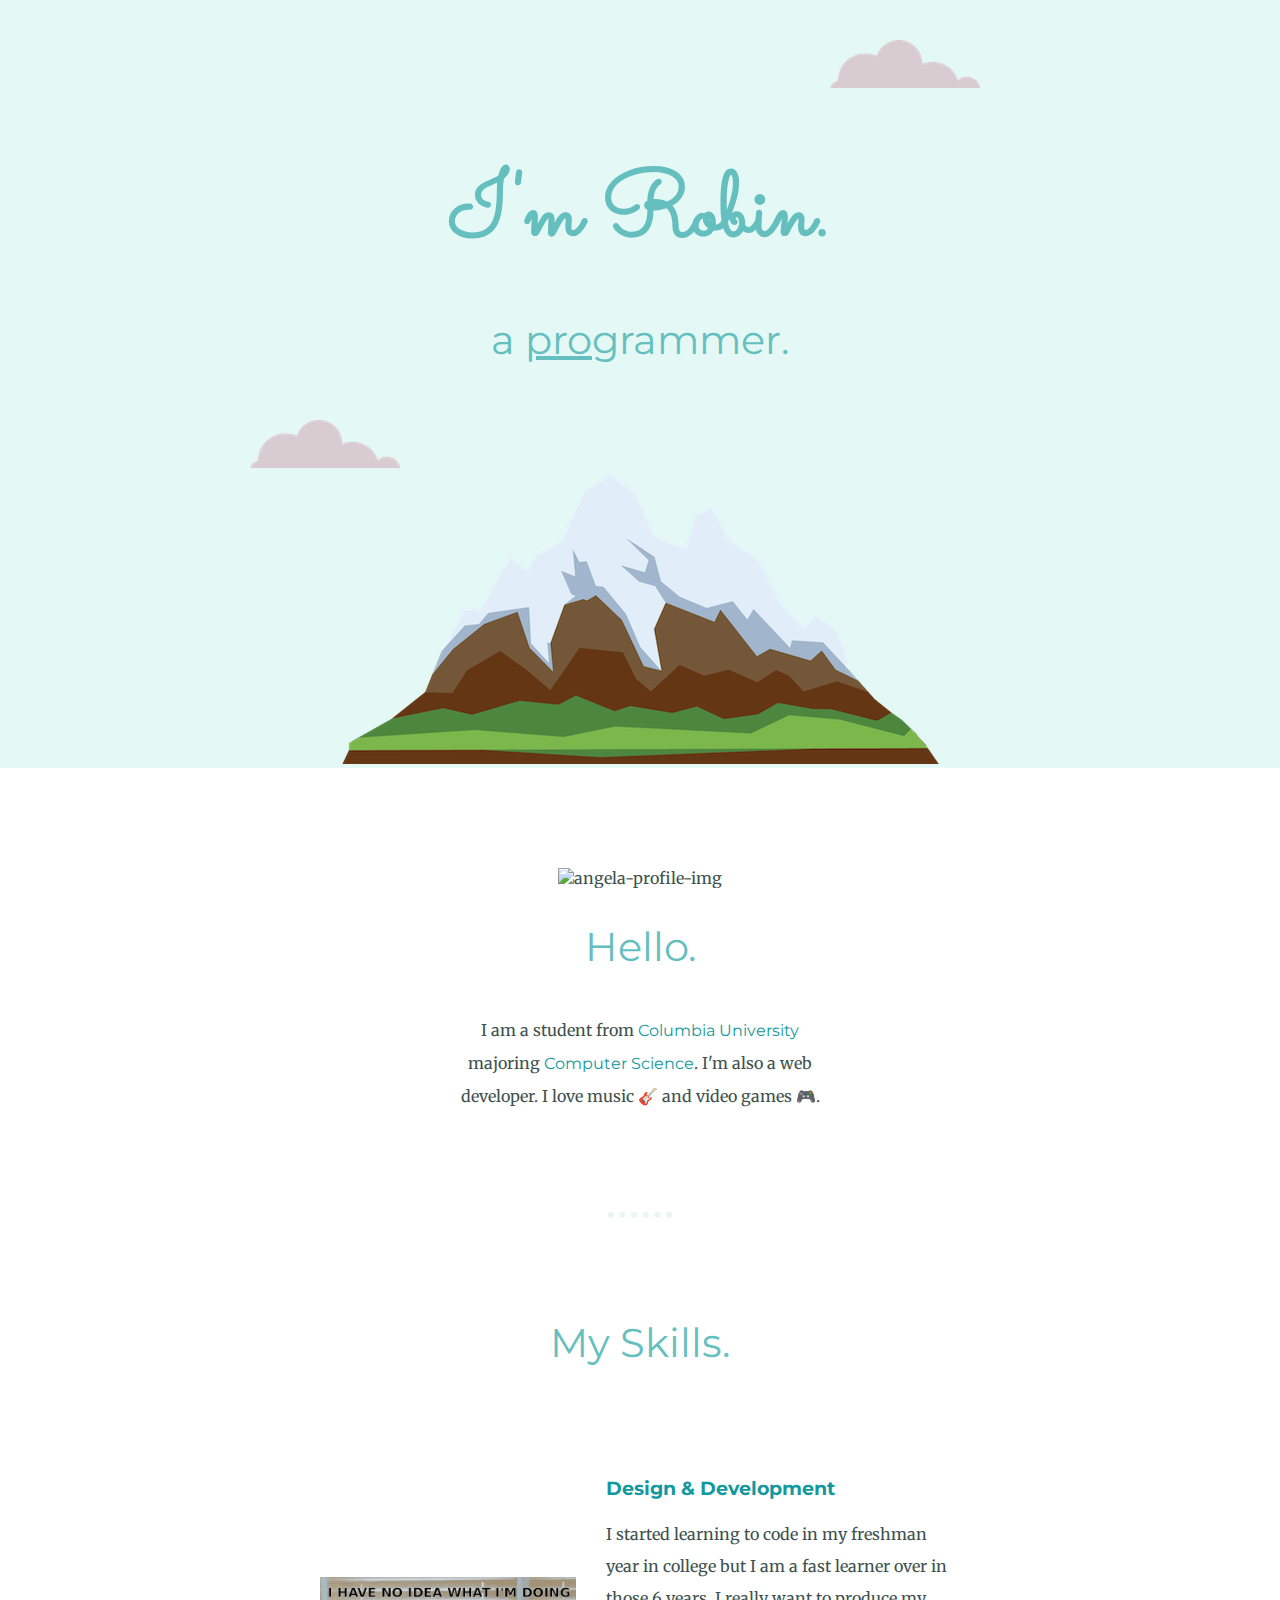
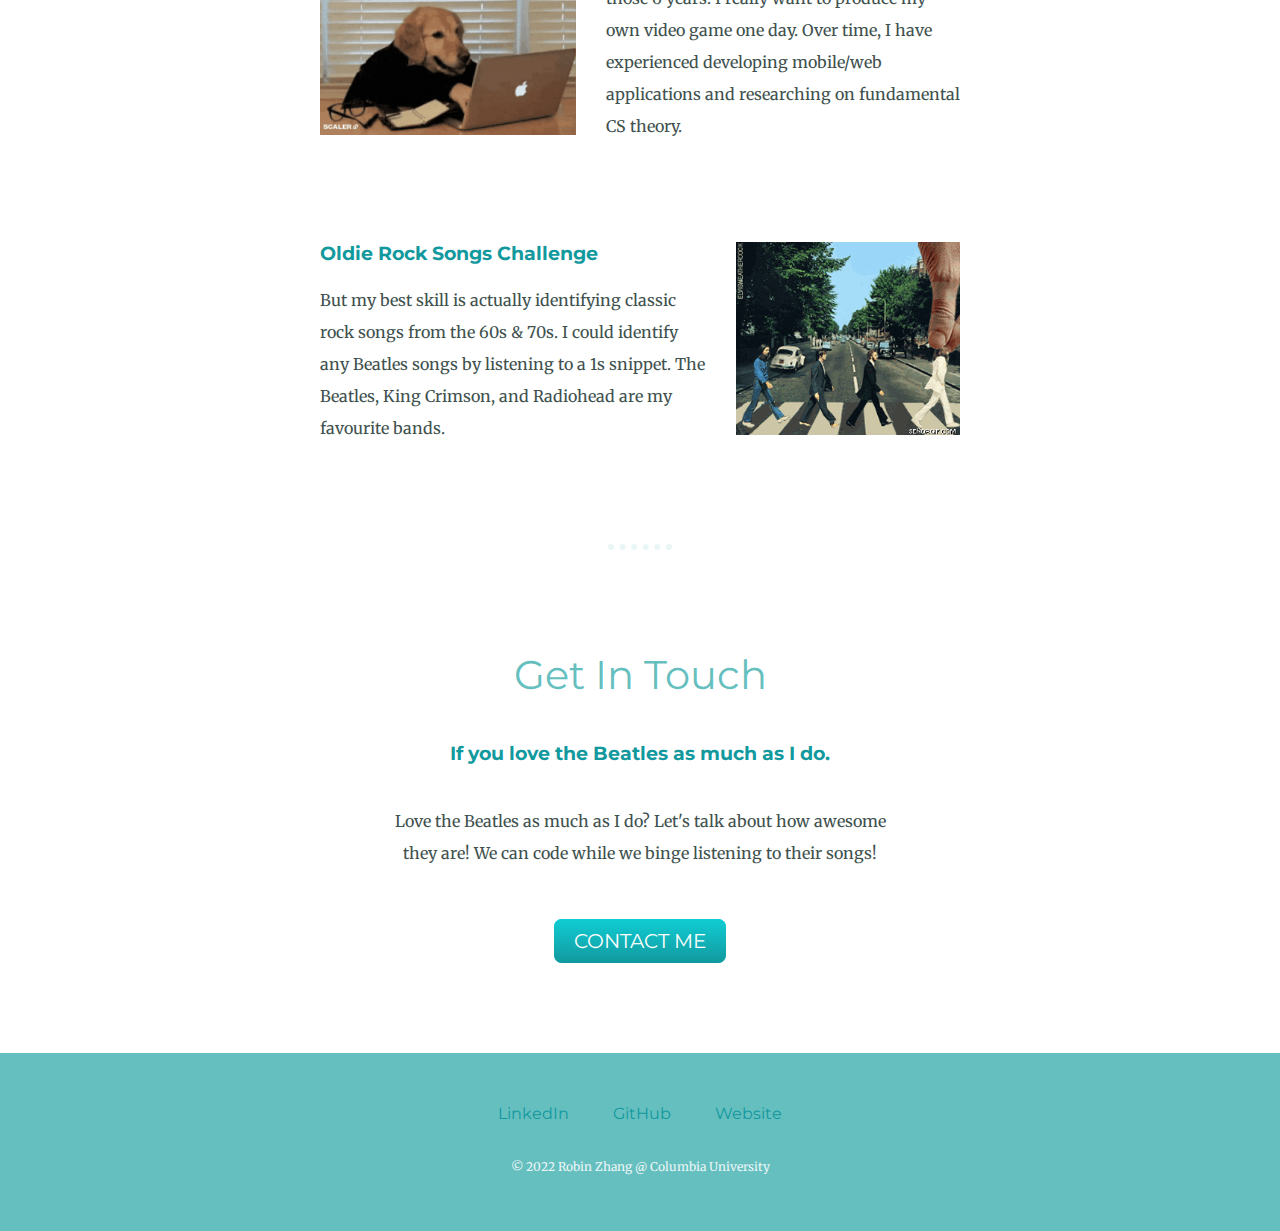
==== index.html @ 431bb3ba "website initialization" ====
<!DOCTYPE html>
<html>

<head>
  <meta charset="utf-8">
  <title>Robin (Luoping) Zhang</title>
  <link rel="stylesheet" href="css/styles.css">
  <link href="https://fonts.googleapis.com/css?family=Merriweather|Montserrat|Sacramento" rel="stylesheet">
  <link rel="icon" href="favicon.ico">
</head>

<body>
  <div class="top-container">
    <img class="top-cloud" src="images/cloud.png" alt="cloud">
    <div class="title-text">
      <h1>I'm Robin.</h1>
      <h2>a <span class="pro">pro</span>grammer.</h2>
    </div>
    <img class="bottom-cloud" src="images/cloud.png" alt="cloud">
    <img class="mountain" src="images/mountain.png" alt="mountain-img">
  </div>

  <div class="middle-container">
    <div class="profile">
      <img src="https://media-exp1.licdn.com/dms/image/C4D03AQGrb9IcDSWYiQ/profile-displayphoto-shrink_400_400/0/1630985134040?e=1671667200&v=beta&t=l4JPwiNdn0XPytfOHu75hNpQn8TGQDQpN-D-ykvRn0M" alt="angela-profile-img">
      <h2>Hello.</h2>
      <p class="intro">I am a student from <a class="p-link" href="https://www.columbia.edu/">Columbia University</a> majoring <a class="p-link" href="https://www.cs.columbia.edu/">Computer Science</a>. I'm also a web developer. I love music 🎸 and video games 🎮.</p>
    </div>
    <hr>
    <div class="skills">
      <h2>My Skills.</h2>
      <div class="skill-row">
        <img class="code-img" src="images/code.gif" alt="code-img">

        <h3>Design & Development</h3>
        <p>I started learning to code in my freshman year in college but I am a fast learner over in those 6 years. I really want to produce my own video game one day. Over time, I have experienced developing mobile/web applications and researching on fundamental CS theory.</p>

      </div>
      <div class="skill-row">
        <img class="rock-img" src="images/rock.gif" alt="rock-img">

        <h3>Oldie Rock Songs Challenge</h3>
        <p>But my best skill is actually identifying classic rock songs from the 60s & 70s. I could identify any Beatles songs by listening to a 1s snippet. The Beatles, King Crimson, and Radiohead are my favourite bands.</p>

      </div>
    </div>
    <hr>
    <div class="contact-me">
      <h2>Get In Touch</h2>
      <h3>If you love the Beatles as much as I do.</h3>
      <p class="contact-message">Love the Beatles as much as I do? Let's talk about how awesome they are! We can code while we binge listening to their songs!</p>
      <a class="btn" href="mailto:robinzhang9892@gmail.com">CONTACT ME</a>
    </div>
  </div>


  <div class="bottom-container">
    <a class="footer-link" href="https://www.linkedin.com/in/robinluopingzhang/">LinkedIn</a>
    <a class="footer-link" href="https://github.com/RobinZhang14ZLP">GitHub</a>
    <a class="footer-link" href="https://github.com/RobinZhang14ZLP">Website</a>
    <p class="copyright">© 2022 Robin Zhang @ Columbia University</p>
  </div>
</body>

</html>
---- css/styles.css ----
body {
  color: #40514E;
  margin: 0;
  text-align: center;
  font-family: 'Merriweather', serif;
}

h1 {
  color: #66BFBF;
  font-size: 5.625rem;
  margin: 50px auto 0 auto;
  font-family: 'Sacramento', cursive;
}

h2 {
  color: #66BFBF;
  font-family: 'Montserrat', sans-serif;
  font-size: 2.5rem;
  font-weight: normal;
  padding-bottom: 10px;
}

h3 {
  color: #11999E;
  font-family: 'Montserrat', sans-serif;
}

p {
  line-height: 2;
}

hr {
  border: dotted #EAF6F6 6px;
  border-bottom: none;
  width: 4%;
  margin: 100px auto;
}

a{
  color: #11999E;
  font-family: 'Montserrat', sans-serif;
  margin: 10px 20px;
  text-decoration: none;
}

a:hover {
  color: #EAF6F6;
}

.top-container {
  background-color: #E4F9F5;
  position: relative;
  padding-top: 100px;
}

.middle-container {
  margin: 100px 0;
}

.bottom-container {
  background-color: #66BFBF;
  padding: 50px 0 20px;
}

.skill-row {
  width: 50%;
  margin: 100px auto 100px auto;
  text-align: left;
}

.pro {
  text-decoration: underline;
}

.intro {
  width: 30%;
  margin: auto;
}

.p-link {
  margin: 0px;
}

.p-link:hover {
  color: #66BFBF;
}

.contact-message {
  width: 40%;
  margin: 40px auto 60px;
}

.copyright {
  color: #EAF6F6;
  font-size: 0.75rem;
  padding: 20px 0;
}

.top-cloud {
  position: absolute;
  right: 300px;
  top: 40px;
}

.bottom-cloud {
  position: absolute;
  left: 250px;
  bottom: 300px;
}

.code-img {
  width: 40%;
  float: left;
  margin-right: 30px;
  margin-top: 100px;
}

.rock-img {
  width: 35%;
  float: right;
  margin-left: 30px;
}

.btn {
  background: #11cdd4;
  background-image: -webkit-linear-gradient(top, #11cdd4, #11999e);
  background-image: -moz-linear-gradient(top, #11cdd4, #11999e);
  background-image: -ms-linear-gradient(top, #11cdd4, #11999e);
  background-image: -o-linear-gradient(top, #11cdd4, #11999e);
  background-image: linear-gradient(to bottom, #11cdd4, #11999e);
  -webkit-border-radius: 8;
  -moz-border-radius: 8;
  border-radius: 8px;
  font-family: 'Montserrat', sans-serif;
  color: #ffffff;
  font-size: 20px;
  padding: 10px 20px 10px 20px;
  text-decoration: none;
}

.btn:hover {
  background: #30e3cb;
  background-image: -webkit-linear-gradient(top, #30e3cb, #2bc4ad);
  background-image: -moz-linear-gradient(top, #30e3cb, #2bc4ad);
  background-image: -ms-linear-gradient(top, #30e3cb, #2bc4ad);
  background-image: -o-linear-gradient(top, #30e3cb, #2bc4ad);
  background-image: linear-gradient(to bottom, #30e3cb, #2bc4ad);
  text-decoration: none;
}
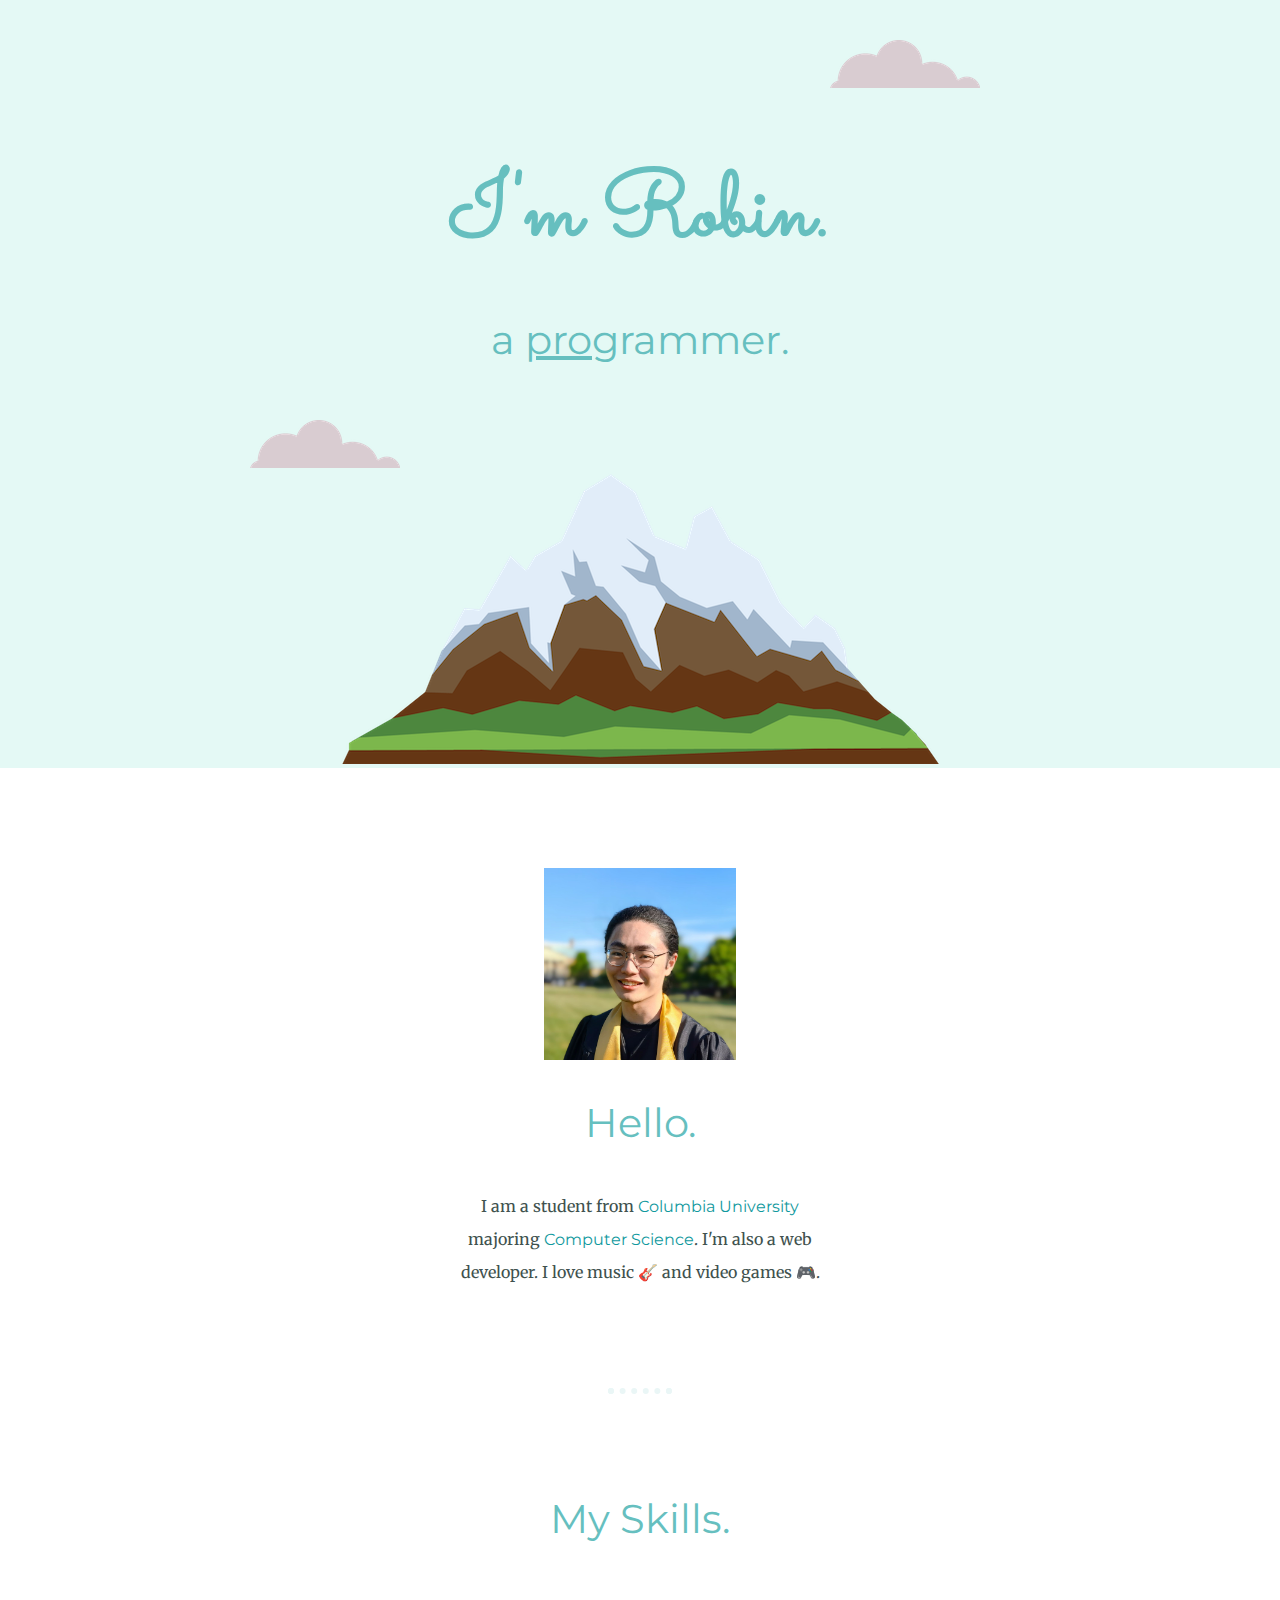
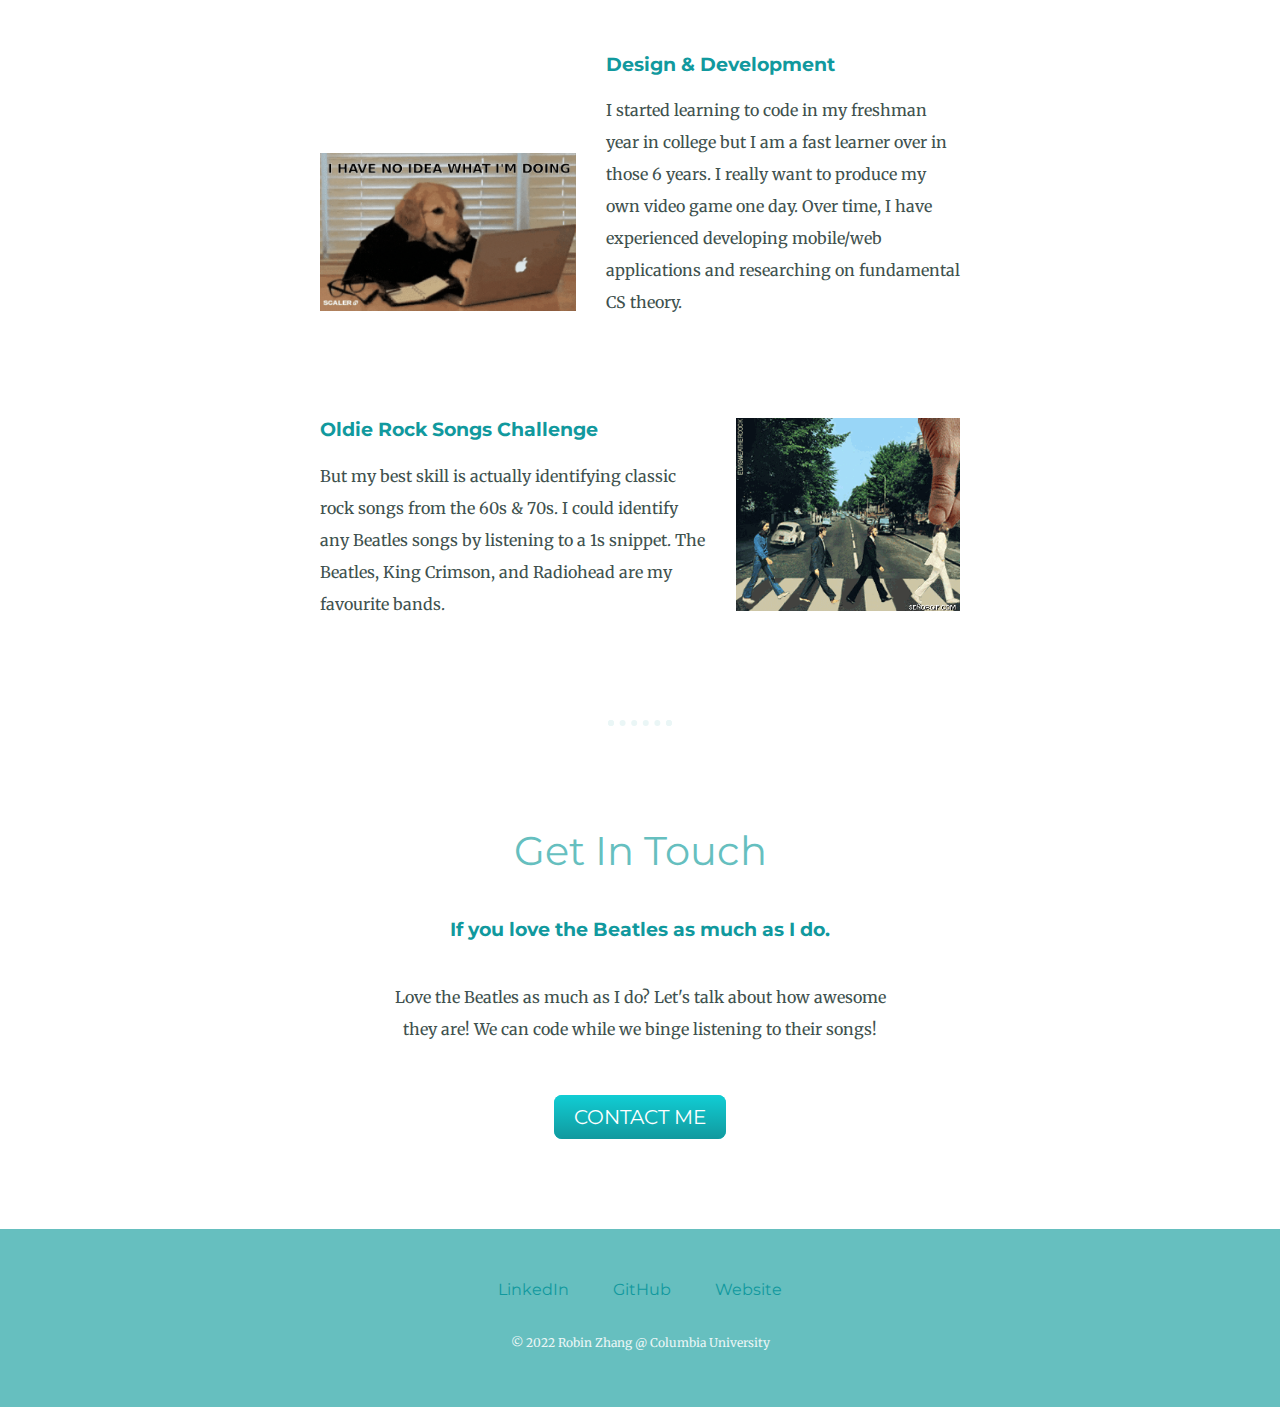
==== commit 85e2253d: "change profile picture" ====
--- a/index.html
+++ b/index.html
@@ -22,7 +22,7 @@
 
   <div class="middle-container">
     <div class="profile">
-      <img src="https://media-exp1.licdn.com/dms/image/C4D03AQGrb9IcDSWYiQ/profile-displayphoto-shrink_400_400/0/1630985134040?e=1671667200&v=beta&t=l4JPwiNdn0XPytfOHu75hNpQn8TGQDQpN-D-ykvRn0M" alt="angela-profile-img">
+      <img class="profile-img" src="images/profile.jpg" alt="robin-profile-img">
       <h2>Hello.</h2>
       <p class="intro">I am a student from <a class="p-link" href="https://www.columbia.edu/">Columbia University</a> majoring <a class="p-link" href="https://www.cs.columbia.edu/">Computer Science</a>. I'm also a web developer. I love music 🎸 and video games 🎮.</p>
     </div>
@@ -57,7 +57,7 @@
   <div class="bottom-container">
     <a class="footer-link" href="https://www.linkedin.com/in/robinluopingzhang/">LinkedIn</a>
     <a class="footer-link" href="https://github.com/RobinZhang14ZLP">GitHub</a>
-    <a class="footer-link" href="https://github.com/RobinZhang14ZLP">Website</a>
+    <a class="footer-link" href="https://robinzhang14zlp.github.io/personalwebsite/">Website</a>
     <p class="copyright">© 2022 Robin Zhang @ Columbia University</p>
   </div>
 </body>
--- a/css/styles.css
+++ b/css/styles.css
@@ -108,6 +108,11 @@
   bottom: 300px;
 }
 
+.profile-img {
+  width: 15%;
+  height: auto;
+}
+
 .code-img {
   width: 40%;
   float: left;
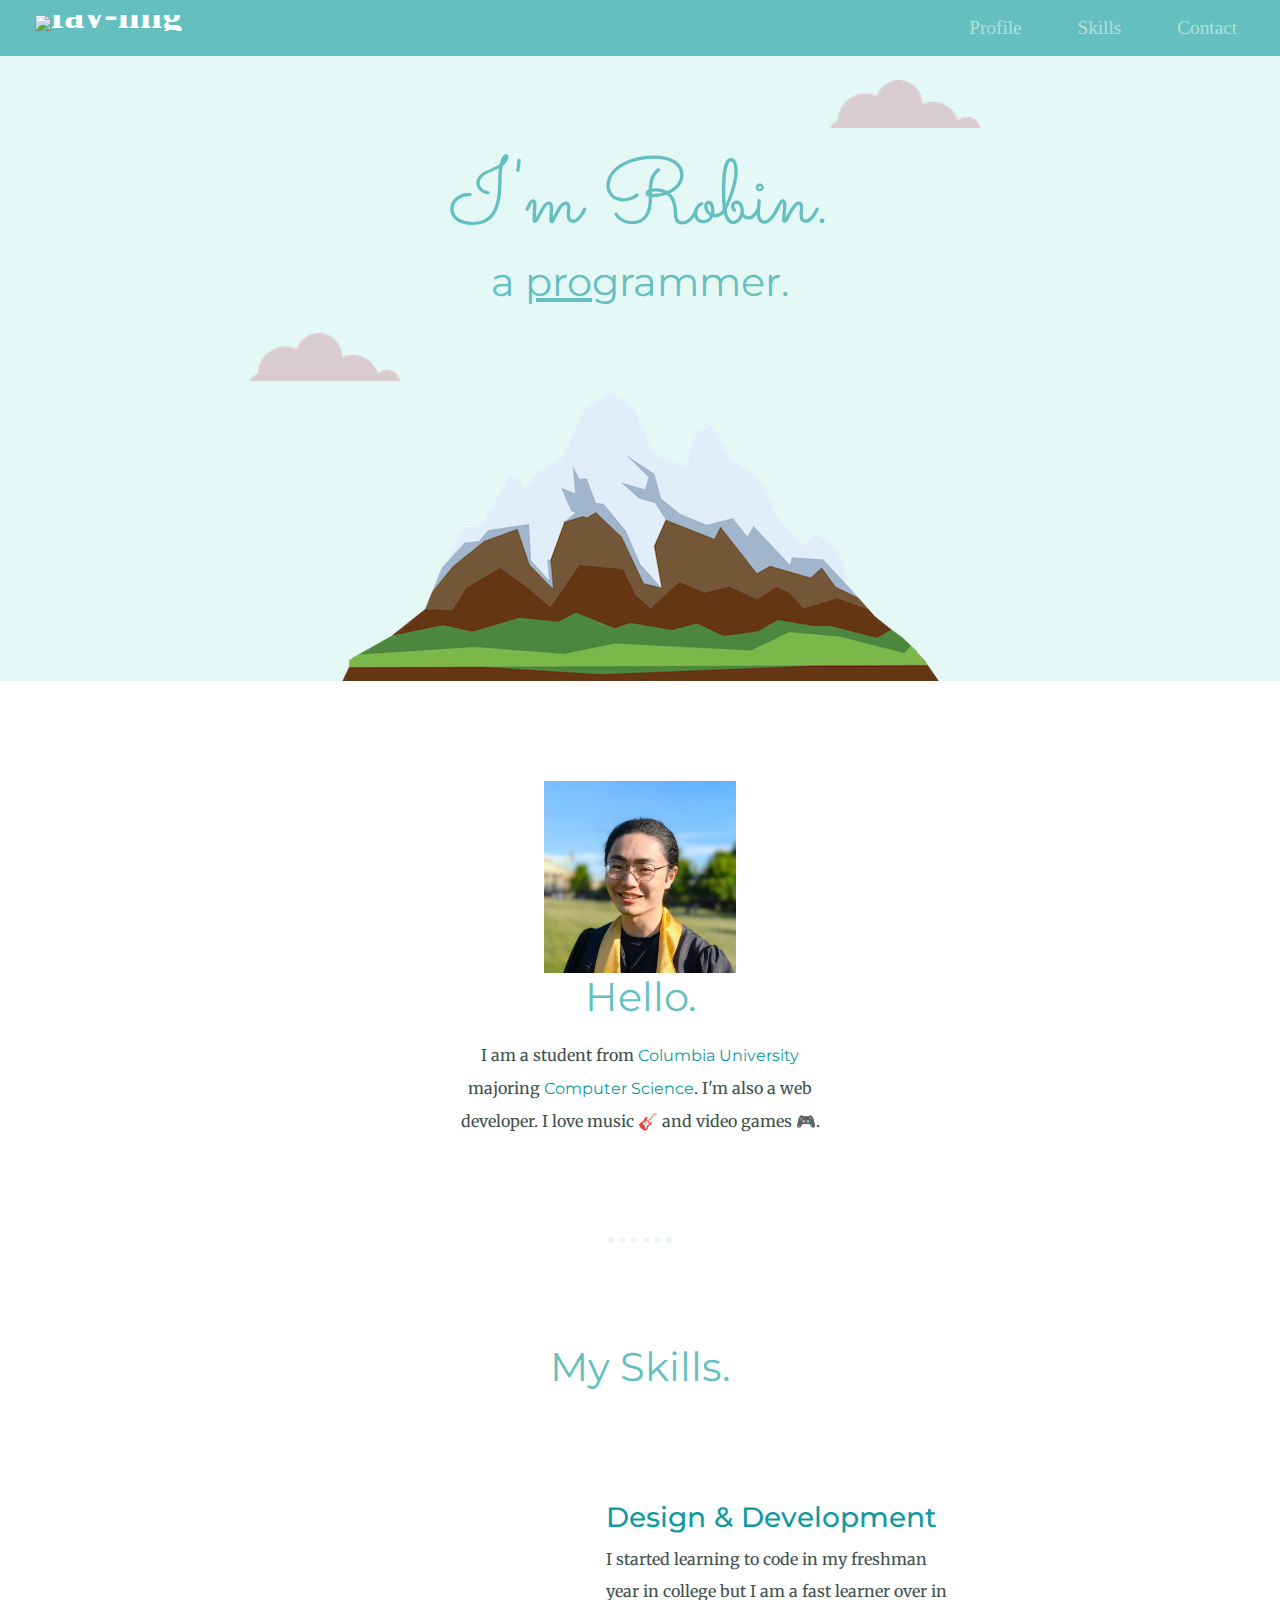
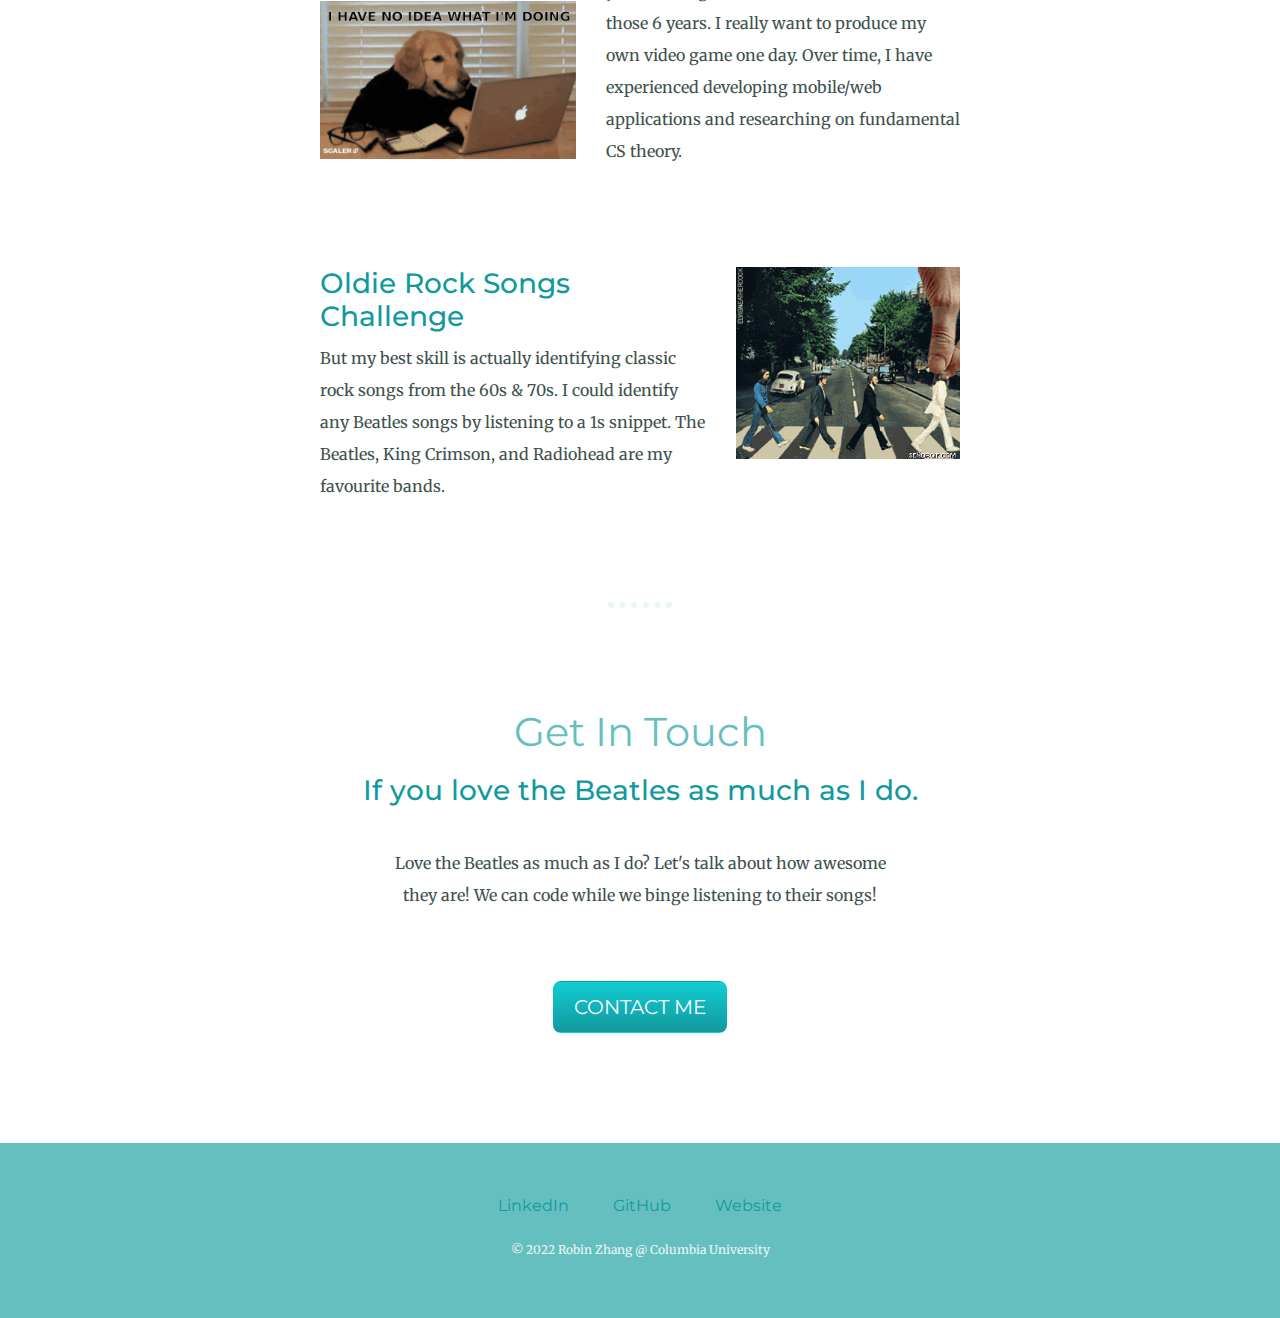
==== commit 22330615: "add bootstrap navigation bar" ====
--- a/index.html
+++ b/index.html
@@ -3,13 +3,48 @@
 
 <head>
   <meta charset="utf-8">
-  <title>Robin (Luoping) Zhang</title>
+  <title>Robin (Luoping) Zhang's Personal Page</title>
+  <link rel="stylesheet" href="https://maxcdn.bootstrapcdn.com/bootstrap/4.0.0/css/bootstrap.min.css" integrity="sha384-Gn5384xqQ1aoWXA+058RXPxPg6fy4IWvTNh0E263XmFcJlSAwiGgFAW/dAiS6JXm" crossorigin="anonymous">
   <link rel="stylesheet" href="css/styles.css">
   <link href="https://fonts.googleapis.com/css?family=Merriweather|Montserrat|Sacramento" rel="stylesheet">
   <link rel="icon" href="favicon.ico">
+  <!-- Bootstrap Scripts -->
+  <script src="https://code.jquery.com/jquery-3.2.1.slim.min.js" integrity="sha384-KJ3o2DKtIkvYIK3UENzmM7KCkRr/rE9/Qpg6aAZGJwFDMVNA/GpGFF93hXpG5KkN" crossorigin="anonymous"></script>
+  <script src="https://cdnjs.cloudflare.com/ajax/libs/popper.js/1.12.9/umd/popper.min.js" integrity="sha384-ApNbgh9B+Y1QKtv3Rn7W3mgPxhU9K/ScQsAP7hUibX39j7fakFPskvXusvfa0b4Q" crossorigin="anonymous"></script>
+  <script src="https://maxcdn.bootstrapcdn.com/bootstrap/4.0.0/js/bootstrap.min.js" integrity="sha384-JZR6Spejh4U02d8jOt6vLEHfe/JQGiRRSQQxSfFWpi1MquVdAyjUar5+76PVCmYl" crossorigin="anonymous"></script>
 </head>
 
 <body>
+
+  <!-- Nav Bar -->
+  <div class="container-fluid">
+
+    <nav class="navbar navbar-expand-lg navbar-dark">
+
+      <a class="navbar-brand" href="index.html"><span><img class="fav-img" src="favicon.ico" alt="fav-img"></span></a>
+
+      <button class="navbar-toggler" type="button" data-toggle="collapse" data-target="#navbarTogglerDemo02">
+          <span class="navbar-toggler-icon"></span>
+      </button>
+
+      <div class="collapse navbar-collapse" id="navbarTogglerDemo02">
+
+        <ul class="navbar-nav ml-auto">
+          <li class="nav-item">
+            <a class="nav-link" href="#profile-id">Profile</a>
+          </li>
+          <li class="nav-item">
+            <a class="nav-link" href="#skills-id">Skills</a>
+          </li>
+          <li class="nav-item">
+            <a class="nav-link" href="#contact-id">Contact</a>
+          </li>
+        </ul>
+
+      </div>
+    </nav>
+  </div>
+
   <div class="top-container">
     <img class="top-cloud" src="images/cloud.png" alt="cloud">
     <div class="title-text">
@@ -21,13 +56,13 @@
   </div>
 
   <div class="middle-container">
-    <div class="profile">
+    <div class="profile" id="profile-id">
       <img class="profile-img" src="images/profile.jpg" alt="robin-profile-img">
       <h2>Hello.</h2>
       <p class="intro">I am a student from <a class="p-link" href="https://www.columbia.edu/">Columbia University</a> majoring <a class="p-link" href="https://www.cs.columbia.edu/">Computer Science</a>. I'm also a web developer. I love music 🎸 and video games 🎮.</p>
     </div>
     <hr>
-    <div class="skills">
+    <div class="skills" id="skills-id">
       <h2>My Skills.</h2>
       <div class="skill-row">
         <img class="code-img" src="images/code.gif" alt="code-img">
@@ -45,7 +80,7 @@
       </div>
     </div>
     <hr>
-    <div class="contact-me">
+    <div class="contact-me" id="contact-id">
       <h2>Get In Touch</h2>
       <h3>If you love the Beatles as much as I do.</h3>
       <p class="contact-message">Love the Beatles as much as I do? Let's talk about how awesome they are! We can code while we binge listening to their songs!</p>
--- a/css/styles.css
+++ b/css/styles.css
@@ -45,6 +45,37 @@
 
 a:hover {
   color: #EAF6F6;
+}
+
+.container-fluid {
+  background-color: #66BFBF;
+  position: fixed;
+  z-index: 1;
+  line-height: 0rem;
+}
+
+.navbar {
+  padding: 0 0 0rem;
+}
+
+.navbar-brand {
+  font-family: "Ubuntu";
+  font-size: 2.5rem;
+  font-weight: bold;
+}
+
+.nav-item {
+  padding: 0 px;
+}
+
+.nav-link {
+  font-size: 1.2rem;
+  font-family: "Montserrat-Light";
+}
+
+.fav-img {
+  width: 150%;
+  padding-bottom: 10px;
 }
 
 .top-container {
@@ -100,6 +131,7 @@
   position: absolute;
   right: 300px;
   top: 40px;
+  padding-top: 40px;
 }
 
 .bottom-cloud {
